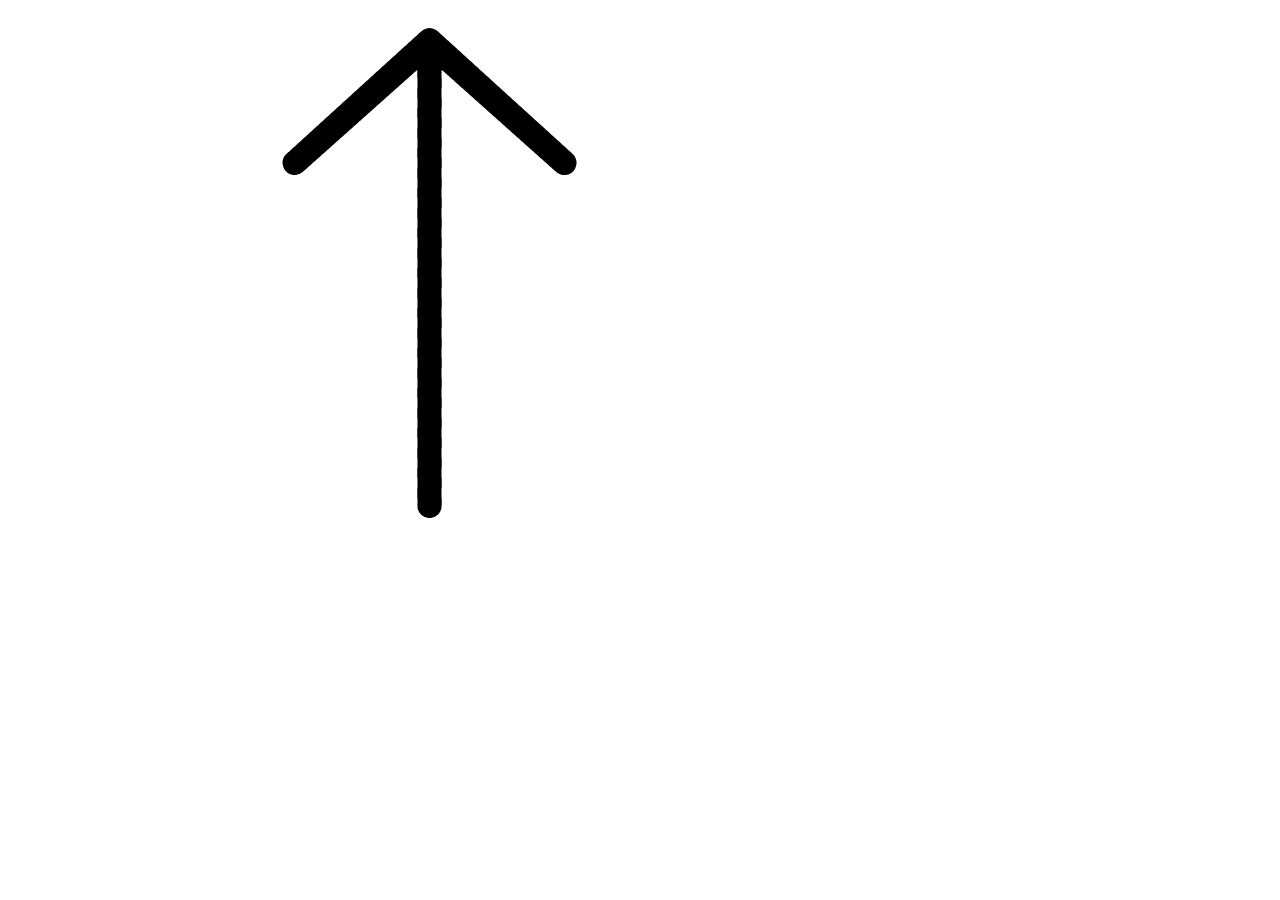
==== MOBA1_assignment_10/index.html @ b299b7a6 "Reset MOBA1_assignment_06_to_08 because I messed up" ====
<!doctype html>
<html lang="de-ch">

<head>
  <meta charset="utf-8">
  <title>MOBA1 P10</title>
  <meta name="viewport" content="width=device-width, initial-scale=1">
  <link rel="stylesheet" href="css/main.css">
</head>

<body>
  <div class="center">
    <div class="center__inner">
      <img src="img/arrow.png" alt="arrow" class="arrow" id="arrow1" >
    </div>
  </div>
  <script src="js/main.js"></script>
</body>

</html>
---- MOBA1_assignment_10/css/main.css ----
body {
  display: grid;
  place-items: center;
}

.arrow {
  max-width: 50%;
  max-height: 50%;
  display: grid;
  place-items: center;
}
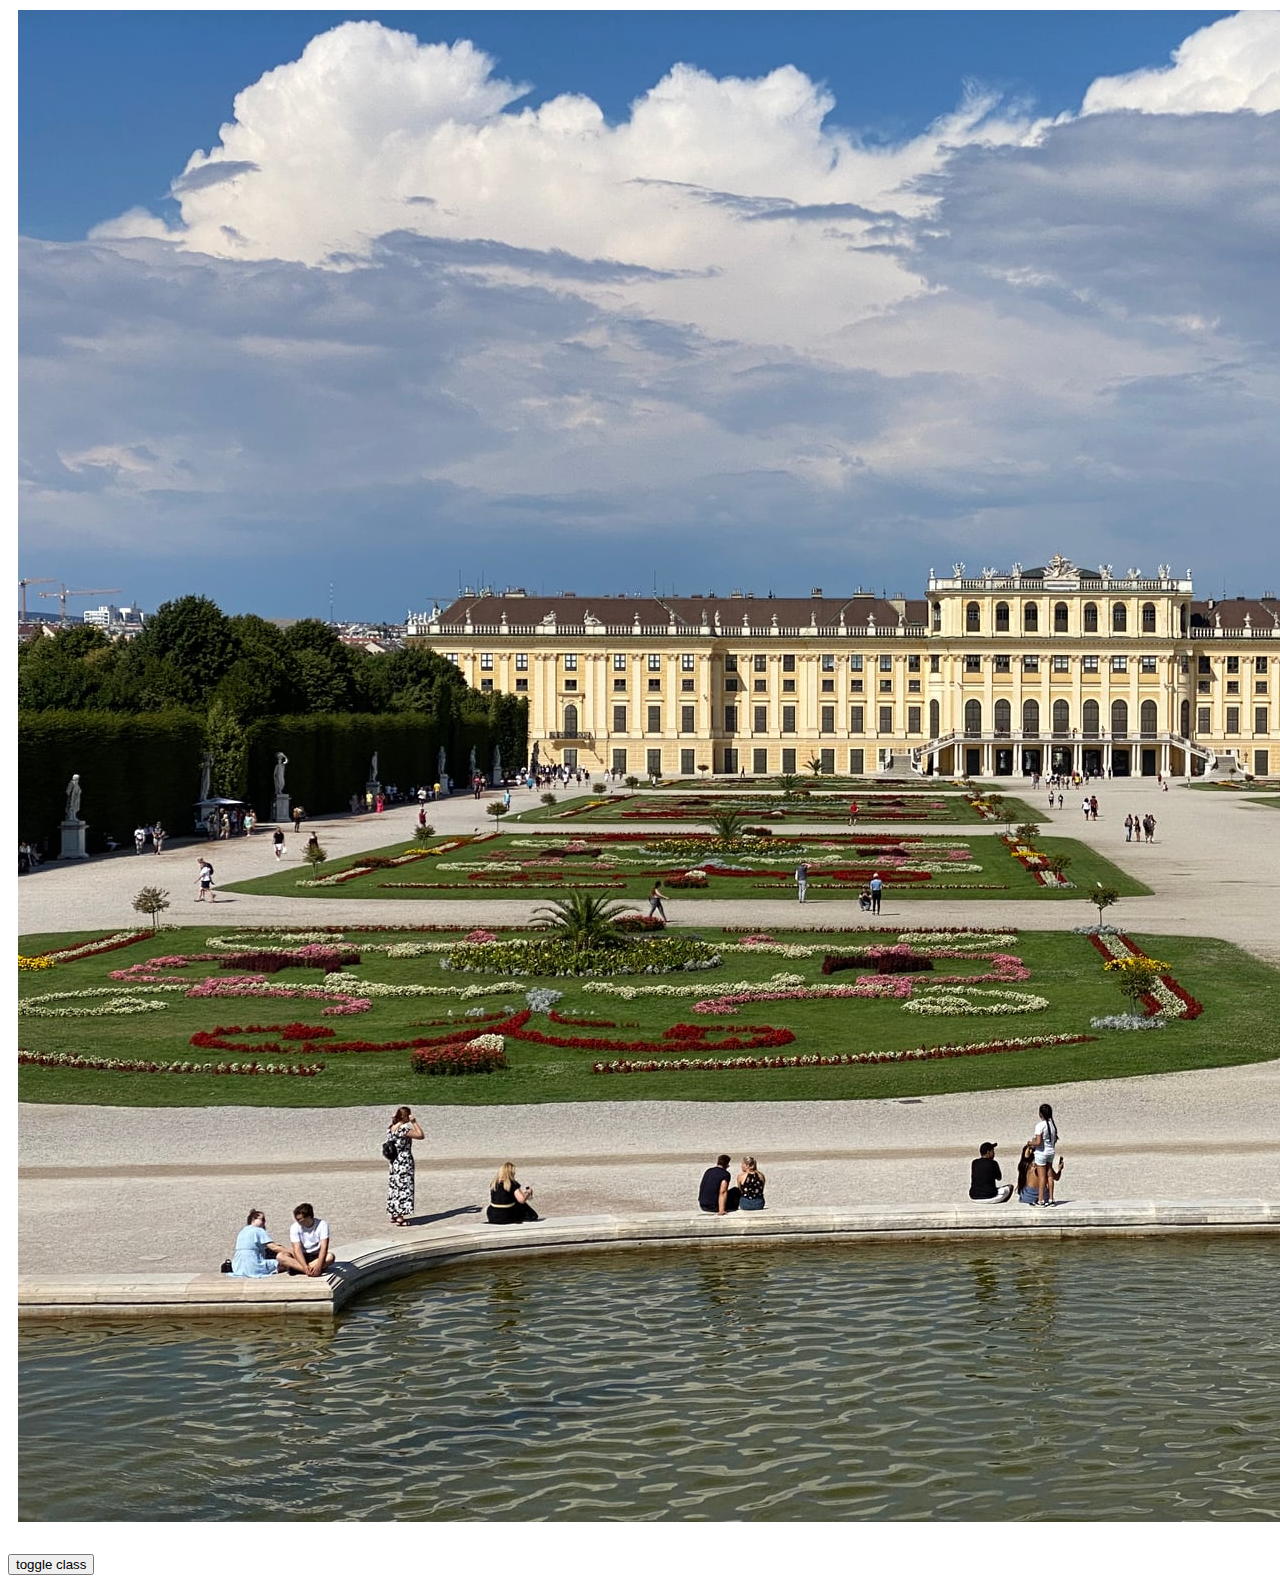
==== commit 8c886985: "Started P11 and added some weird files" ====
--- a/MOBA1_assignment_10/index.html
+++ b/MOBA1_assignment_10/index.html
@@ -1,20 +1,39 @@
-<!doctype html>
-<html lang="de-ch">
+<!DOCTYPE html>
+<html lang="en">
+<head>
+    <meta charset="UTF-8">
+    <title>P11 MOBA1 Web</title>
+    <link rel="stylesheet" href="style.css">
+    <script src="script.js"></script>
+</head>
+<body>
 
-<head>
-  <meta charset="utf-8">
-  <title>MOBA1 P10</title>
-  <meta name="viewport" content="width=device-width, initial-scale=1">
-  <link rel="stylesheet" href="css/main.css">
-</head>
+<!--<img-->
+<!--        alt="alt"-->
+<!--        class="imgSecond"-->
+<!--        sizes="100vw"-->
+<!--        srcset="-->
+<!--            images/img_504p.jpg   504w,-->
+<!--            images/img_1008p.jpg 1008w,-->
+<!--            images/img_2016p.jpg 2016w,-->
+<!--            images/img_4032p.jpg 2500w-->
+<!--        "-->
+<!--        src="images/img_1008p.jpg"-->
+<!--&gt;-->
 
-<body>
-  <div class="center">
-    <div class="center__inner">
-      <img src="img/arrow.png" alt="arrow" class="arrow" id="arrow1" >
-    </div>
-  </div>
-  <script src="js/main.js"></script>
+<div id="imgWrapper" class="big">
+    <picture id="img">
+        <source class="big" srcset="images/img_4032p.jpg" media="(min-width: 1312px)"/>
+        <source class="big" srcset="images/img_2016p.jpg" media="(min-width: 992px)"/>
+        <source class="big" srcset="images/img_1008p.jpg" media="(min-width: 688px)"/>
+        <source class="big" srcset="images/img_504p.jpg" media="(min-width: 332px)"/>
+        <img src="images/img_1008p.jpg" alt="img"/>
+    </picture>
+</div>
+
+
+<br/>
+<button onclick="toggleClass()">toggle class</button>
+<p id="currClass"></p>
 </body>
-
 </html>
--- a/MOBA1_assignment_10/style.css
+++ b/MOBA1_assignment_10/style.css
@@ -0,0 +1,12 @@
+#imgWrapper {
+    margin: 10px;
+}
+
+.big {
+    width: 100vw !important;
+    max-width: 100vw !important;
+}
+.small {
+    width: 50vw !important;
+    max-width: 50vw !important;
+}
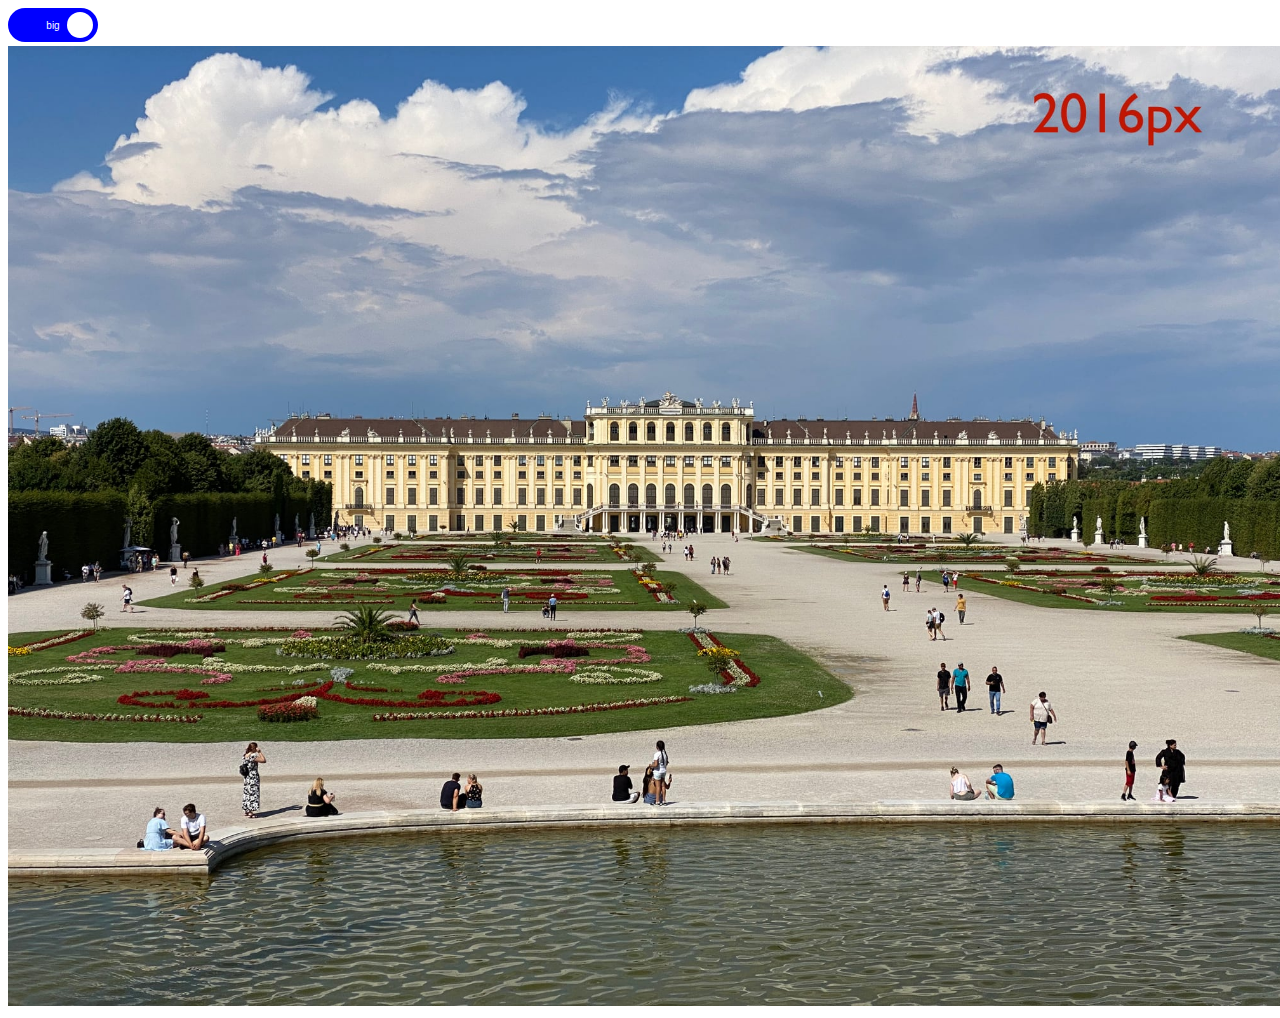
==== commit 1252bf39: "P10 finished" ====
--- a/MOBA1_assignment_10/index.html
+++ b/MOBA1_assignment_10/index.html
@@ -1,39 +1,39 @@
 <!DOCTYPE html>
 <html lang="en">
+
 <head>
     <meta charset="UTF-8">
     <title>P11 MOBA1 Web</title>
     <link rel="stylesheet" href="style.css">
     <script src="script.js"></script>
 </head>
-<body>
 
-<!--<img-->
-<!--        alt="alt"-->
-<!--        class="imgSecond"-->
-<!--        sizes="100vw"-->
-<!--        srcset="-->
-<!--            images/img_504p.jpg   504w,-->
-<!--            images/img_1008p.jpg 1008w,-->
-<!--            images/img_2016p.jpg 2016w,-->
-<!--            images/img_4032p.jpg 2500w-->
-<!--        "-->
-<!--        src="images/img_1008p.jpg"-->
-<!--&gt;-->
+<body style="overflow-x: hidden">
+<label class="switch">
+    <input type="checkbox" id="togBtn" onchange="toggleClass()" checked>
+    <div class="slider round">
+        <!--ADDED HTML -->
+        <span class="on">big</span>
+        <span class="off">smol</span>
+        <!--END-->
+    </div>
+</label>
+<br />
+<!--<img alt="alt" id="exampleImage" class="big" srcset="-->
+<!--                   images/img_504p.jpg   504w,-->
+<!--                   images/img_1008p.jpg 1008w,-->
+<!--                   images/img_2016p.jpg 2016w,-->
+<!--                   images/img_4032p.jpg 2500w-->
+<!--               " src="images/img_1008p.jpg">-->
 
-<div id="imgWrapper" class="big">
-    <picture id="img">
-        <source class="big" srcset="images/img_4032p.jpg" media="(min-width: 1312px)"/>
-        <source class="big" srcset="images/img_2016p.jpg" media="(min-width: 992px)"/>
-        <source class="big" srcset="images/img_1008p.jpg" media="(min-width: 688px)"/>
-        <source class="big" srcset="images/img_504p.jpg" media="(min-width: 332px)"/>
-        <img src="images/img_1008p.jpg" alt="img"/>
-    </picture>
-</div>
+<picture id="img" style="width:inherit">
+    <source class="big" srcset="images/img_4032p.jpg" media="(min-width: 1312px)" />
+    <source class="big" srcset="images/img_2016p.jpg" media="(min-width: 992px)" />
+    <source class="big" srcset="images/img_1008p.jpg" media="(min-width: 688px)" />
+    <source class="big" srcset="images/img_504p.jpg" media="(min-width: 332px)" />
+    <img src="images/img_1008p.jpg" alt="img" id="exampleImage" class="big" />
+</picture>
 
+</body>
 
-<br/>
-<button onclick="toggleClass()">toggle class</button>
-<p id="currClass"></p>
-</body>
 </html>
--- a/MOBA1_assignment_10/style.css
+++ b/MOBA1_assignment_10/style.css
@@ -1,12 +1,99 @@
 #imgWrapper {
-    margin: 10px;
+    margin: 0px;
 }
 
 .big {
     width: 100vw !important;
     max-width: 100vw !important;
 }
+
 .small {
     width: 50vw !important;
     max-width: 50vw !important;
 }
+
+
+/*Above is just some code for a nice toggle button*/
+
+.switch {
+    position: relative;
+    display: inline-block;
+    width: 90px;
+    height: 34px;
+}
+
+.switch input {
+    display: none;
+}
+
+.slider {
+    position: absolute;
+    cursor: pointer;
+    top: 0;
+    left: 0;
+    right: 0;
+    bottom: 0;
+    background-color: yellow;
+    -webkit-transition: .4s;
+    transition: .4s;
+}
+
+.slider:before {
+    position: absolute;
+    content: "";
+    height: 26px;
+    width: 26px;
+    left: 4px;
+    bottom: 4px;
+    background-color: white;
+    -webkit-transition: .4s;
+    transition: .4s;
+}
+
+input:checked + .slider {
+    background-color: blue;
+}
+
+input:focus + .slider {
+    box-shadow: 0 0 1px #2196F3;
+}
+
+input:checked + .slider:before {
+    -webkit-transform: translateX(55px);
+    -ms-transform: translateX(55px);
+    transform: translateX(55px);
+}
+
+/*------ ADDED CSS ---------*/
+.on {
+    display: none;
+}
+
+.on, .off {
+    color: white;
+    position: absolute;
+    transform: translate(-50%, -50%);
+    top: 50%;
+    left: 50%;
+    font-size: 10px;
+    font-family: Verdana, sans-serif;
+}
+
+input:checked + .slider .on {
+    display: block;
+}
+
+input:checked + .slider .off {
+    display: none;
+}
+
+/*--------- END --------*/
+
+/* Rounded sliders */
+.slider.round {
+    border-radius: 34px;
+}
+
+.slider.round:before {
+    border-radius: 50%;
+}
